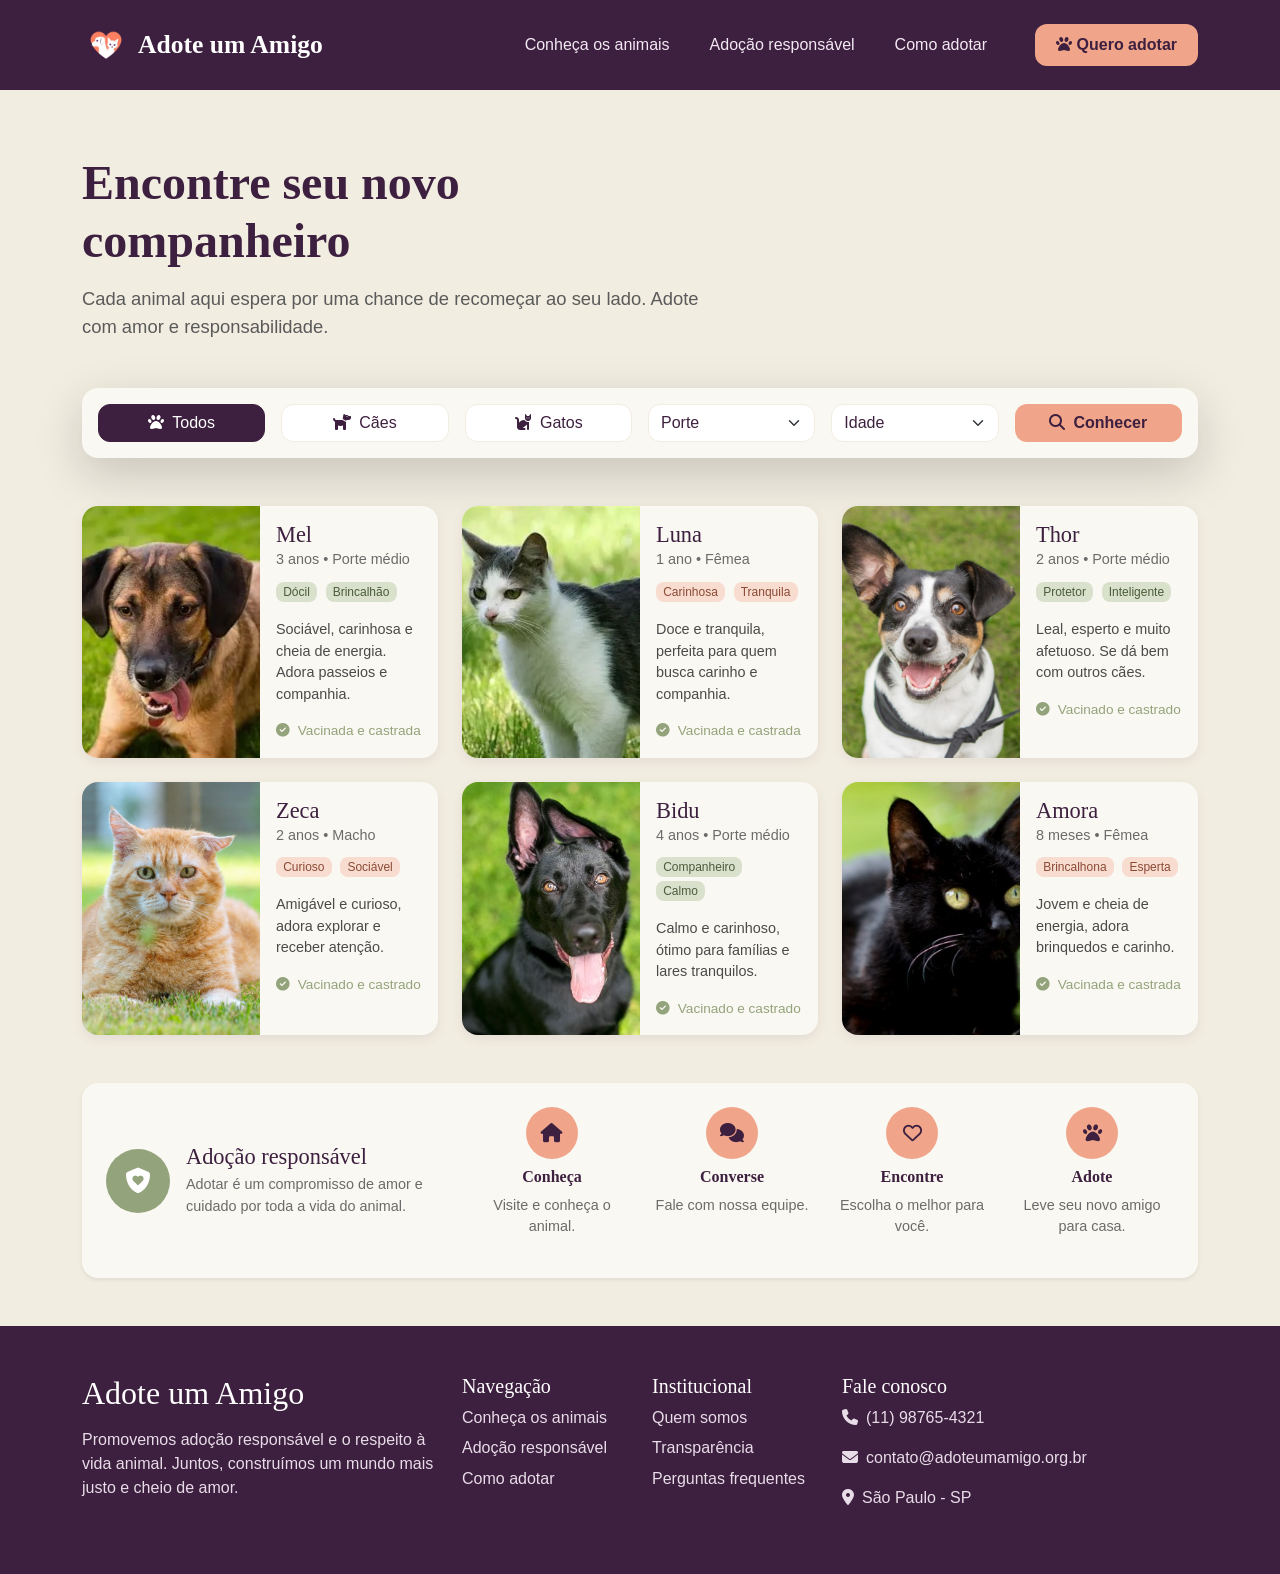
==== animais.html @ 43d61c58 "Adição da página dos animais e adoção" ====
<!DOCTYPE html>
<html lang="pt-br">

<head>
    <meta charset="UTF-8">
    <meta name="viewport" content="width=device-width, initial-scale=1.0">
    <title>Adote um Amigo - Conheça os Animais</title>
    <link href="https://cdn.jsdelivr.net/npm/bootstrap@5.3.8/dist/css/bootstrap.min.css" rel="stylesheet"
        integrity="sha384-sRIl4kxILFvY47J16cr9ZwB07vP4J8+LH7qKQnuqkuIAvNWLzeN8tE5YBujZqJLB" crossorigin="anonymous">
    <link rel="stylesheet" href="https://cdnjs.cloudflare.com/ajax/libs/font-awesome/6.7.2/css/all.min.css">
    <link rel="stylesheet" href="animais.css">
</head>

<body>
    <header class="navbar navbar-expand-lg navbar-dark cabecalho py-3">
        <div class="container">
            <a class="navbar-brand d-flex align-items-center gap-2" href="inicio.html">
                <img src="imagens/logo.png" class="logo" alt="Logo Adote um Amigo">
                <span class="titulo-logo">Adote um Amigo</span>
            </a>

            <div id="menu">
                <ul class="navbar-nav align-items-center gap-lg-4">
                    <li class="nav-item">
                        <a class="nav-link" href="#">Conheça os animais</a>
                    </li>
                    <li class="nav-item">
                        <a class="nav-link" href="#adresponsavel">Adoção responsável</a>
                    </li>
                    <li class="nav-item">
                        <a class="nav-link" href="#">Como adotar</a>
                    </li>
                    <li class="nav-item ms-lg-3">
                        <a href="#" class="btn botao-adotar">
                            <i class="fa-solid fa-paw"></i>
                            Quero adotar
                        </a>
                    </li>
                </ul>
            </div>
        </div>

    </header>
    <section class="banner-animais">
        <div class="container">
            <div class="row align-items-center">
                <div class="col-lg-7">
                    <h1 class="titulo-banner">Encontre seu novo companheiro</h1>
                    <p class="texto-banner">Cada animal aqui espera por uma chance de recomeçar ao seu lado. Adote com
                        amor e responsabilidade.</p>
                </div>
            </div>
        </div>
    </section>
    <section class="container">
        <div class="card shadow-lg border-0 rounded-4 filtro-card">
            <div class="card-body">
                <div class="row g-3 align-items-center" id="filtros">
                    <div class="col-lg-2 col-md-4 col-6">
                        <button class="btn botao-filtro ativo w-100" data-especie="todos">
                            <i class="fa-solid fa-paw me-2"></i>Todos
                        </button>
                    </div>
                    <div class="col-lg-2 col-md-4 col-6">
                        <button class="btn botao-filtro w-100" data-especie="cao">
                            <i class="fa-solid fa-dog me-2"></i>Cães
                        </button>
                    </div>
                    <div class="col-lg-2 col-md-4 col-6">
                        <button class="btn botao-filtro w-100" data-especie="gato">
                            <i class="fa-solid fa-cat me-2"></i>Gatos
                        </button>
                    </div>
                    <div class="col-lg-2 col-md-4 col-6">
                        <select class="form-select" id="filtro-porte">
                            <option value="todos">Porte</option>
                            <option value="pequeno">Pequeno</option>
                            <option value="medio">Médio</option>
                            <option value="grande">Grande</option>
                        </select>
                    </div>
                    <div class="col-lg-2 col-md-4 col-6">
                        <select class="form-select" id="filtro-idade">
                            <option value="todos">Idade</option>
                            <option value="filhote">Filhote</option>
                            <option value="adulto">Adulto</option>
                            <option value="idoso">Idoso</option>
                        </select>
                    </div>
                    <div class="col-lg-2 col-md-4 col-12">
                        <button class="btn botao-buscar w-100" id="btn-buscar">
                            <i class="fa-solid fa-magnifying-glass me-2"></i>Conhecer
                        </button>
                    </div>
                </div>
            </div>
        </div>
    </section>
    <section class="container my-5">
        <div class="row g-4" id="lista-pets">
            <div class="col-lg-4" data-especie="cao" data-porte="medio" data-idade="adulto">
                <a href="formulario-animais/mel.html" class="card pet-card h-100 text-decoration-none">
                    <div class="row g-0 h-100">
                        <div class="col-6">
                            <img src="imagens/mel.jpg" class="img-fluid h-100 w-100 rounded-start object-fit-cover"
                                alt="Mel">
                        </div>
                        <div class="col-6 p-3">
                            <h2>Mel</h2>
                            <p class="dados">3 anos • Porte médio</p>
                            <span class="badge tag-verde">Dócil</span>
                            <span class="badge tag-verde">Brincalhão</span>
                            <p class="mt-3">Sociável, carinhosa e cheia de energia. Adora passeios e companhia.</p>
                            <p class="status"><i class="fa-solid fa-circle-check"></i> Vacinada e castrada</p>
                        </div>
                    </div>
                </a>
            </div>
            <div class="col-lg-4" data-especie="gato" data-porte="pequeno" data-idade="adulto">
                <a href="formulario-animais/luna.html" class="card pet-card h-100 text-decoration-none">
                    <div class="row g-0 h-100">
                        <div class="col-6">
                            <img src="imagens/luna.jpg" class="img-fluid h-100 w-100 rounded-start object-fit-cover"
                                alt="Luna">
                        </div>
                        <div class="col-6 p-3">
                            <h2>Luna</h2>
                            <p class="dados">1 ano • Fêmea</p>
                            <span class="badge tag-salmao">Carinhosa</span>
                            <span class="badge tag-salmao">Tranquila</span>
                            <p class="mt-3">Doce e tranquila, perfeita para quem busca carinho e companhia.</p>
                            <p class="status"><i class="fa-solid fa-circle-check"></i> Vacinada e castrada</p>
                        </div>
                    </div>
                </a>
            </div>
            <div class="col-lg-4" data-especie="cao" data-porte="medio" data-idade="adulto">
                <a href="formulario-animais/thor.html" class="card pet-card h-100 text-decoration-none">
                    <div class="row g-0 h-100">
                        <div class="col-6">
                            <img src="imagens/thor.jpg" class="img-fluid h-100 w-100 rounded-start object-fit-cover"
                                alt="Thor">
                        </div>
                        <div class="col-6 p-3">
                            <h2>Thor</h2>
                            <p class="dados">2 anos • Porte médio</p>
                            <span class="badge tag-verde">Protetor</span>
                            <span class="badge tag-verde">Inteligente</span>
                            <p class="mt-3">Leal, esperto e muito afetuoso. Se dá bem com outros cães.</p>
                            <p class="status"><i class="fa-solid fa-circle-check"></i> Vacinado e castrado</p>
                        </div>
                    </div>
                </a>
            </div>
            <div class="col-lg-4" data-especie="gato" data-porte="pequeno" data-idade="adulto">
                <a href="formulario-animais/zeca.html" class="card pet-card h-100 text-decoration-none">
                    <div class="row g-0 h-100">
                        <div class="col-6">
                            <img src="imagens/zeca.jpg" class="img-fluid h-100 w-100 rounded-start object-fit-cover"
                                alt="Zeca">
                        </div>
                        <div class="col-6 p-3">
                            <h2>Zeca</h2>
                            <p class="dados">2 anos • Macho</p>
                            <span class="badge tag-salmao">Curioso</span>
                            <span class="badge tag-salmao">Sociável</span>
                            <p class="mt-3">Amigável e curioso, adora explorar e receber atenção.</p>
                            <p class="status"><i class="fa-solid fa-circle-check"></i> Vacinado e castrado</p>
                        </div>
                    </div>
                </a>
            </div>
            <div class="col-lg-4" data-especie="cao" data-porte="medio" data-idade="adulto">
                <a href="formulario-animais/bidu.html" class="card pet-card h-100 text-decoration-none">
                    <div class="row g-0 h-100">
                        <div class="col-6">
                            <img src="imagens/bidu.jpg" class="img-fluid h-100 w-100 rounded-start object-fit-cover"
                                alt="Bidu">
                        </div>
                        <div class="col-6 p-3">
                            <h2>Bidu</h2>
                            <p class="dados">4 anos • Porte médio</p>
                            <span class="badge tag-verde">Companheiro</span>
                            <span class="badge tag-verde">Calmo</span>
                            <p class="mt-3">Calmo e carinhoso, ótimo para famílias e lares tranquilos.</p>
                            <p class="status"><i class="fa-solid fa-circle-check"></i> Vacinado e castrado</p>
                        </div>
                    </div>
                </a>
            </div>
            <div class="col-lg-4" data-especie="gato" data-porte="pequeno" data-idade="filhote">
                <a href="formulario-animais/amora.html" class="card pet-card h-100 text-decoration-none">
                    <div class="row g-0 h-100">
                        <div class="col-6">
                            <img src="imagens/amora.jpg" class="img-fluid h-100 w-100 rounded-start object-fit-cover"
                                alt="Amora">
                        </div>
                        <div class="col-6 p-3">
                            <h2>Amora</h2>
                            <p class="dados">8 meses • Fêmea</p>
                            <span class="badge tag-salmao">Brincalhona</span>
                            <span class="badge tag-salmao">Esperta</span>
                            <p class="mt-3">Jovem e cheia de energia, adora brinquedos e carinho.</p>
                            <p class="status"><i class="fa-solid fa-circle-check"></i> Vacinada e castrada</p>
                        </div>
                    </div>
                </a>
            </div>
            <div class="col-12 text-center py-5 d-none" id="sem-resultados">
                <p class="mb-0"><i class="fa-solid fa-face-sad-tear me-2"></i>Nenhum animal encontrado com esses
                    filtros.</p>
            </div>
        </div>
    </section>
    <section id=adresponsavel class="container mb-5">
        <div class="card responsavel-card shadow-sm rounded-4 p-4 border-0">
            <div class="row align-items-center gy-4">
                <div class="col-lg-4 d-flex align-items-center">
                    <div class="icone-responsavel me-3">
                        <i class="fa-solid fa-shield-heart"></i>
                    </div>
                    <div>
                        <h2 class="mb-1">Adoção responsável</h2>
                        <p class="mb-0">Adotar é um compromisso de amor e cuidado por toda a vida do animal.</p>
                    </div>
                </div>
                <div class="col-lg-8">
                    <div class="row text-center g-3">
                        <div class="col">
                            <div class="passo-icon"><i class="fa-solid fa-house"></i></div>
                            <h6 class="mt-2">Conheça</h6>
                            <p>Visite e conheça o animal.</p>
                        </div>
                        <div class="col">
                            <div class="passo-icon"><i class="fa-solid fa-comments"></i></div>
                            <h6 class="mt-2">Converse</h6>
                            <p>Fale com nossa equipe.</p>
                        </div>
                        <div class="col">
                            <div class="passo-icon"><i class="fa-regular fa-heart"></i></div>
                            <h6 class="mt-2">Encontre</h6>
                            <p>Escolha o melhor para você.</p>
                        </div>
                        <div class="col">
                            <div class="passo-icon"><i class="fa-solid fa-paw"></i></div>
                            <h6 class="mt-2">Adote</h6>
                            <p>Leve seu novo amigo para casa.</p>
                        </div>
                    </div>
                </div>
            </div>
        </div>
    </section>
    <footer class="rodape py-5">
        <div class="container">
            <div class="row gy-4">
                <div class="col-lg-4">
                    <h2 class="mb-3">Adote um Amigo</h2>
                    <p>Promovemos adoção responsável e o respeito à vida animal. Juntos, construímos um mundo mais justo
                        e cheio de amor.</p>
                </div>
                <div class="col-lg-2 col-md-4">
                    <h5>Navegação</h5>
                    <ul class="list-unstyled">
                        <li><a href="#">Conheça os animais</a></li>
                        <li><a href="#">Adoção responsável</a></li>
                        <li><a href="#">Como adotar</a></li>
                    </ul>
                </div>
                <div class="col-lg-2 col-md-4">
                    <h5>Institucional</h5>
                    <ul class="list-unstyled">
                        <li><a href="#">Quem somos</a></li>
                        <li><a href="#">Transparência</a></li>
                        <li><a href="#">Perguntas frequentes</a></li>
                    </ul>
                </div>
                <div class="col-lg-4">
                    <h5>Fale conosco</h5>
                    <p><i class="fa-solid fa-phone me-2"></i>(11) 98765-4321</p>
                    <p><i class="fa-solid fa-envelope me-2"></i>contato@adoteumamigo.org.br</p>
                    <p><i class="fa-solid fa-location-dot me-2"></i>São Paulo - SP</p>
                </div>
            </div>
        </div>
    </footer>
</body>

</html>
---- animais.css ----
:root {
    --roxo: #3d1f3f;
    --roxo-claro: #57315a;
    --creme: #f2ede1;
    --salmao: #f0a58a;
    --salmao-escuro: #e08d6f;
    --verde: #93a37b;
    --verde-claro: #d9e0cc;
    --salmao-claro: #f8dcd0;
    --branco-suave: #faf8f2;
}
body {
    background-color: var(--creme);
    font-family: "Segoe UI", Arial, sans-serif;
    color: #3a3a3a;
}
h1, h2, h4, h5, h6, .titulo-logo {
    font-family: Georgia, "Times New Roman", serif;
    color: var(--roxo);
}
.cabecalho {
    background-color: var(--roxo);
}
.logo {
    width: 48px;
    height: 48px;
    object-fit: contain;
}
.titulo-logo {
    font-size: 1.6rem;
    font-weight: bold;
    color: #fff;
}
.cabecalho .nav-link {
    color: #f3e9f3;
    font-weight: 500;
}
.cabecalho .nav-link:hover {
    color: var(--salmao);
}
.botao {
    border-radius: 0.75rem;
    padding: 0.5rem 1.25rem;
    font-weight: 600;
    display: inline-flex;
    align-items: center;
    gap: 0.4rem;
}
.botao-adotar {
    background-color: var(--salmao);
    color: var(--roxo);
    font-weight: 600;
    border-radius: 0.75rem;
    padding: 0.5rem 1.25rem;
}

.botao-adotar:hover {
    background-color: var(--salmao-escuro);
    color: var(--roxo);
}
.banner-animais {
    padding: 4rem 0 3rem;
}
.titulo-banner {
    font-size: 3rem;
    font-weight: bold;
}
.texto-banner {
    font-size: 1.15rem;
    color: #5a5a5a;
    margin-top: 1rem;
}
.filtro-card {
    background-color: var(--branco-suave);
    margin-top: -1rem;
}
.botao-filtro {
    background-color: #fff;
    color: var(--roxo);
    border: 1px solid var(--creme);
    border-radius: 0.75rem;
    font-weight: 500;
}
.botao-filtro:hover {
    background-color: var(--creme);
    color: var(--roxo);
}
.botao-filtro.ativo {
    background-color: var(--roxo);
    color: #fff;
    border-color: var(--roxo);
}
.form-select {
    border-radius: 0.75rem;
    border-color: var(--creme);
    color: var(--roxo);
    font-weight: 500;
}
.botao-buscar {
    background-color: var(--salmao);
    color: var(--roxo);
    font-weight: 600;
    border-radius: 0.75rem;
}
.botao-buscar:hover {
    background-color: var(--salmao-escuro);
    color: var(--roxo);
}
.pet-card {
    background-color: var(--branco-suave);
    border: none;
    border-radius: 1rem;
    overflow: hidden;
    box-shadow: 0 4px 12px rgba(61, 31, 63, 0.08);
    color: inherit;
    cursor: pointer;
    transition: transform 0.2s ease, box-shadow 0.2s ease;
}
.pet-card:hover {
    transform: translateY(-4px);
    box-shadow: 0 10px 24px rgba(61, 31, 63, 0.18);
    color: inherit;
}
.pet-card h2 {
    font-size: 1.4rem;
    margin-bottom: 0;
}
.pet-card .dados {
    color: #6b6b6b;
    font-size: 0.9rem;
    margin-bottom: 0.5rem;
}
.pet-card p {
    font-size: 0.9rem;
    color: #4a4a4a;
}
.badge.tag-verde {
    background-color: var(--verde-claro);
    color: #4b5b3a;
    font-weight: 500;
    margin-right: 0.25rem;
    padding: 0.35em 0.6em;
    border-radius: 0.5rem;
}
.badge.tag-salmao {
    background-color: var(--salmao-claro);
    color: #8a4a35;
    font-weight: 500;
    margin-right: 0.25rem;
    padding: 0.35em 0.6em;
    border-radius: 0.5rem;
}
.pet-card .status {
    color: var(--verde);
    font-weight: 500;
    font-size: 0.85rem;
    margin-bottom: 0;
}
.pet-card .status i {
    margin-right: 0.25rem;
}
.responsavel-card {
    background-color: var(--branco-suave);
}
.icone-responsavel {
    background-color: var(--verde);
    color: #fff;
    width: 64px;
    height: 64px;
    min-width: 64px;
    border-radius: 50%;
    display: inline-flex;
    align-items: center;
    justify-content: center;
    font-size: 1.6rem;
}
.responsavel-card h2 {
    font-size: 1.4rem;
}
.responsavel-card p {
    color: #6b6b6b;
    font-size: 0.9rem;
}
.passo-icon {
    background-color: var(--salmao);
    color: var(--roxo);
    width: 52px;
    height: 52px;
    border-radius: 50%;
    display: inline-flex;
    align-items: center;
    justify-content: center;
    font-size: 1.2rem;
    margin: 0 auto;
}
.responsavel-card h6 {
    color: var(--roxo);
    font-weight: bold;
}
.rodape {
    background-color: var(--roxo);
    color: #e8dce8;
}
.rodape h2, .rodape h5 {
    color: #fff;
}
.rodape a {
    color: #e8dce8;
    text-decoration: none;
}
.rodape a:hover {
    color: var(--salmao);
}
.rodape li {
    margin-bottom: 0.4rem;
}

@media (max-width:768px){

.banner h1{
font-size:2rem;
}

.banner p{
font-size:1rem;
}

.navbar-brand span{
font-size:1.4rem;
}

.logo{
width:60px;
}

.pet-card{
margin-bottom:20px;
}

.icone-responsavel{
margin:0 auto 20px;
}

footer{
text-align:center;
}

.footer-logo{
font-size:2rem;
}

}
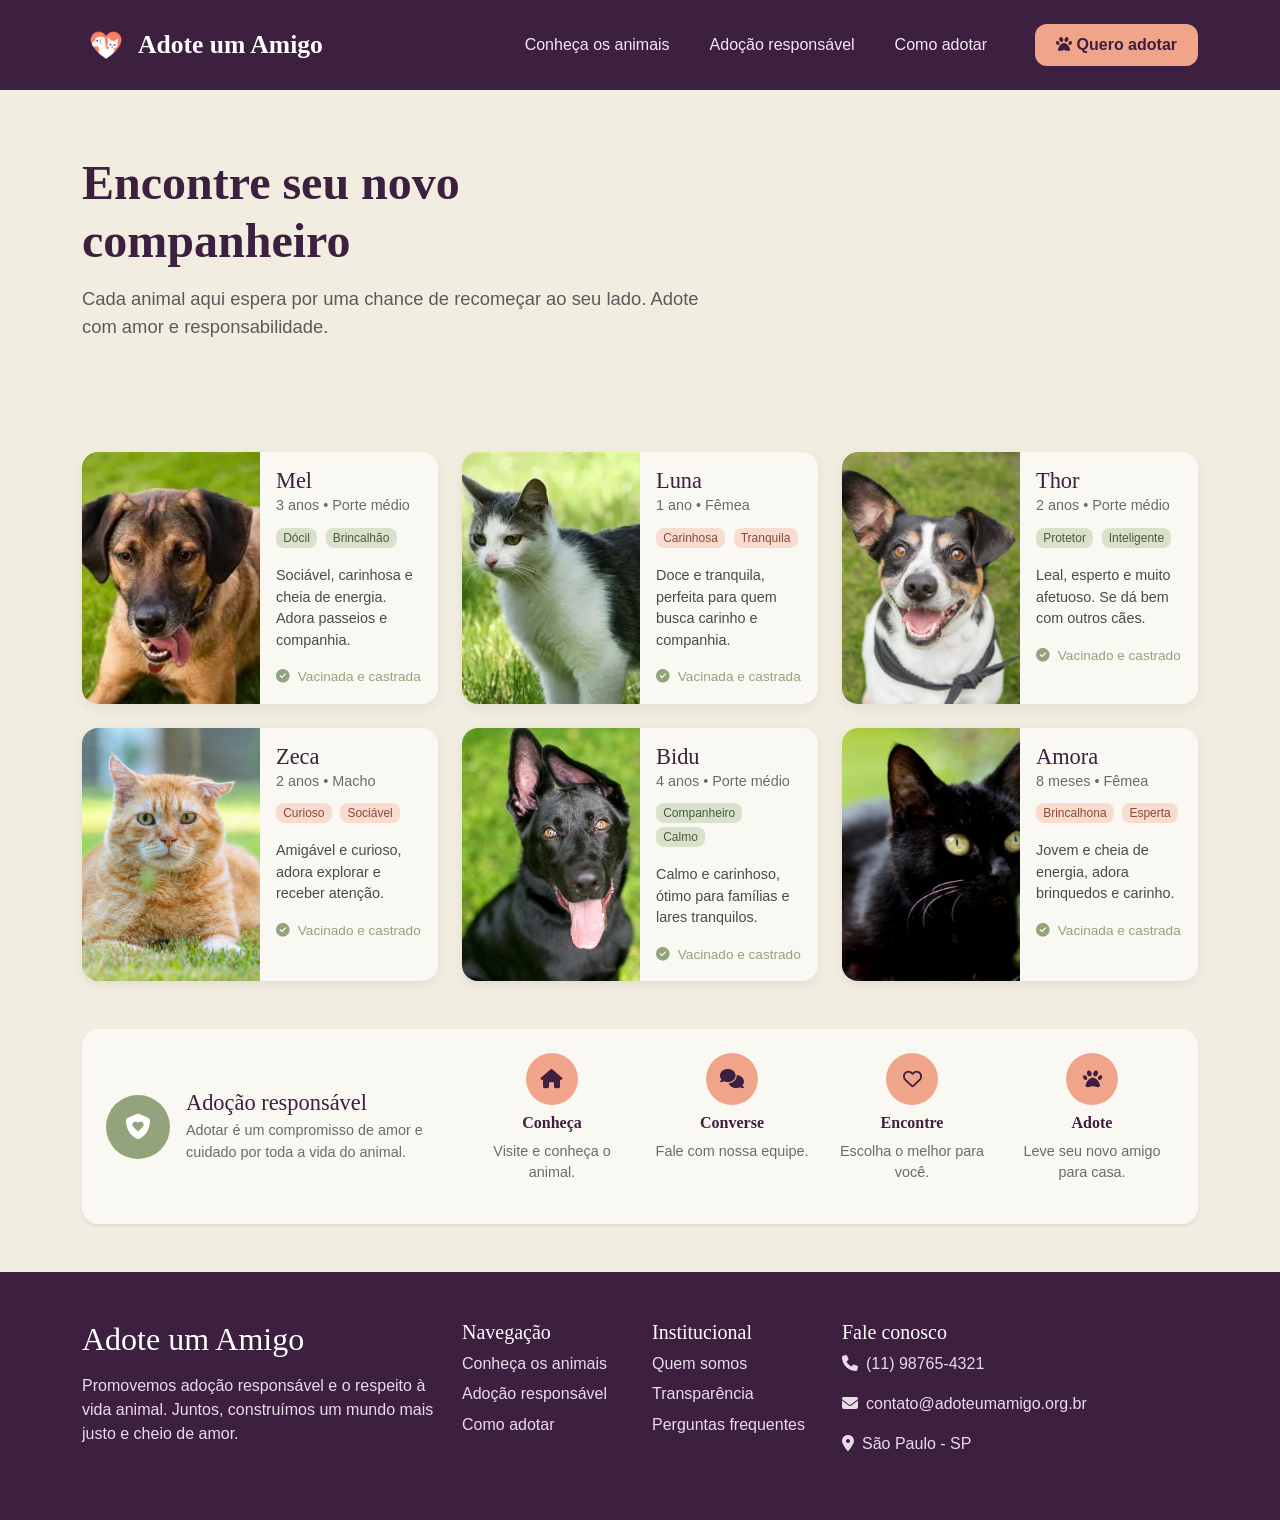
==== commit 5e059b5e: "Corrige links e informações erradas" ====
--- a/animais.html
+++ b/animais.html
@@ -52,50 +52,7 @@
             </div>
         </div>
     </section>
-    <section class="container">
-        <div class="card shadow-lg border-0 rounded-4 filtro-card">
-            <div class="card-body">
-                <div class="row g-3 align-items-center" id="filtros">
-                    <div class="col-lg-2 col-md-4 col-6">
-                        <button class="btn botao-filtro ativo w-100" data-especie="todos">
-                            <i class="fa-solid fa-paw me-2"></i>Todos
-                        </button>
-                    </div>
-                    <div class="col-lg-2 col-md-4 col-6">
-                        <button class="btn botao-filtro w-100" data-especie="cao">
-                            <i class="fa-solid fa-dog me-2"></i>Cães
-                        </button>
-                    </div>
-                    <div class="col-lg-2 col-md-4 col-6">
-                        <button class="btn botao-filtro w-100" data-especie="gato">
-                            <i class="fa-solid fa-cat me-2"></i>Gatos
-                        </button>
-                    </div>
-                    <div class="col-lg-2 col-md-4 col-6">
-                        <select class="form-select" id="filtro-porte">
-                            <option value="todos">Porte</option>
-                            <option value="pequeno">Pequeno</option>
-                            <option value="medio">Médio</option>
-                            <option value="grande">Grande</option>
-                        </select>
-                    </div>
-                    <div class="col-lg-2 col-md-4 col-6">
-                        <select class="form-select" id="filtro-idade">
-                            <option value="todos">Idade</option>
-                            <option value="filhote">Filhote</option>
-                            <option value="adulto">Adulto</option>
-                            <option value="idoso">Idoso</option>
-                        </select>
-                    </div>
-                    <div class="col-lg-2 col-md-4 col-12">
-                        <button class="btn botao-buscar w-100" id="btn-buscar">
-                            <i class="fa-solid fa-magnifying-glass me-2"></i>Conhecer
-                        </button>
-                    </div>
-                </div>
-            </div>
-        </div>
-    </section>
+    
     <section class="container my-5">
         <div class="row g-4" id="lista-pets">
             <div class="col-lg-4" data-especie="cao" data-porte="medio" data-idade="adulto">
--- a/animais.css
+++ b/animais.css
@@ -74,38 +74,7 @@
     background-color: var(--branco-suave);
     margin-top: -1rem;
 }
-.botao-filtro {
-    background-color: #fff;
-    color: var(--roxo);
-    border: 1px solid var(--creme);
-    border-radius: 0.75rem;
-    font-weight: 500;
-}
-.botao-filtro:hover {
-    background-color: var(--creme);
-    color: var(--roxo);
-}
-.botao-filtro.ativo {
-    background-color: var(--roxo);
-    color: #fff;
-    border-color: var(--roxo);
-}
-.form-select {
-    border-radius: 0.75rem;
-    border-color: var(--creme);
-    color: var(--roxo);
-    font-weight: 500;
-}
-.botao-buscar {
-    background-color: var(--salmao);
-    color: var(--roxo);
-    font-weight: 600;
-    border-radius: 0.75rem;
-}
-.botao-buscar:hover {
-    background-color: var(--salmao-escuro);
-    color: var(--roxo);
-}
+
 .pet-card {
     background-color: var(--branco-suave);
     border: none;
@@ -217,6 +186,17 @@
 
 @media (max-width:768px){
 
+header{
+height:auto;
+padding:15px 0;
+}
+
+.container{
+flex-direction:column;
+gap:20px;
+height:auto;
+}
+
 .banner h1{
 font-size:2rem;
 }
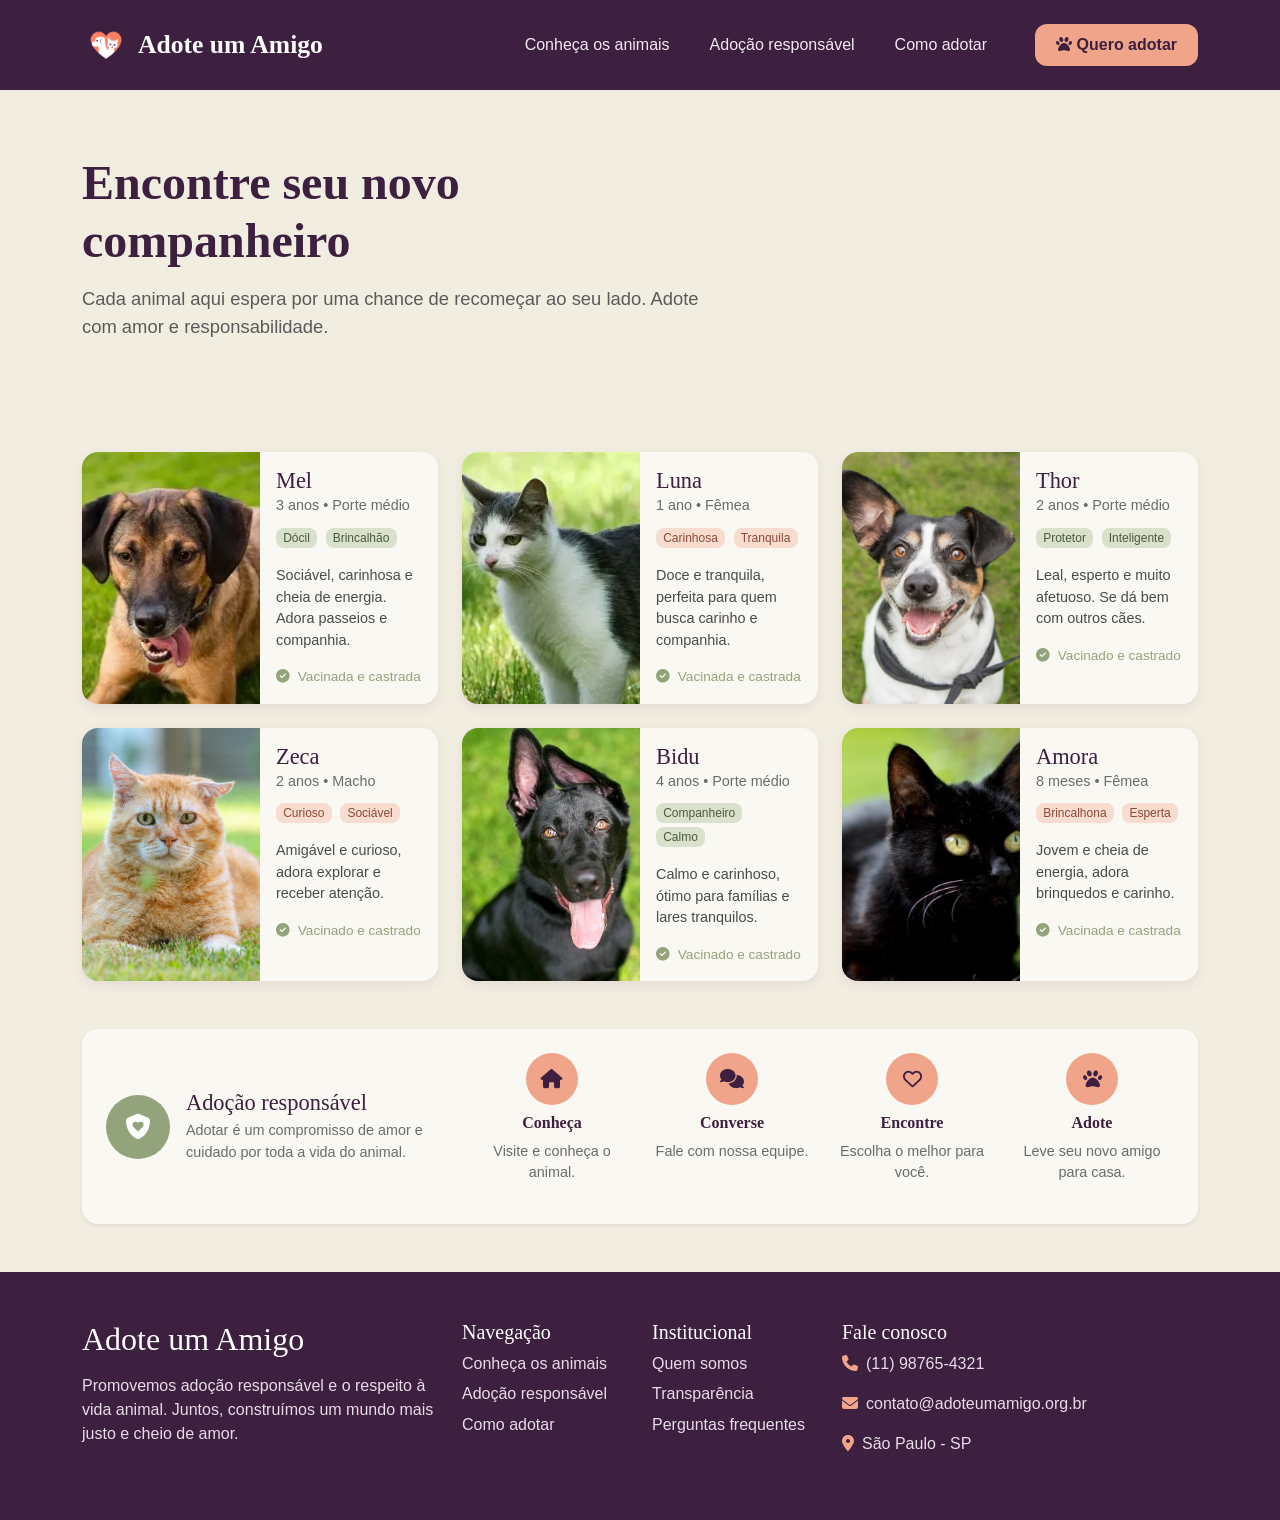
==== commit cdc26a93: "Corrige os links da página principal e dos animais" ====
--- a/animais.html
+++ b/animais.html
@@ -8,6 +8,7 @@
     <link href="https://cdn.jsdelivr.net/npm/bootstrap@5.3.8/dist/css/bootstrap.min.css" rel="stylesheet"
         integrity="sha384-sRIl4kxILFvY47J16cr9ZwB07vP4J8+LH7qKQnuqkuIAvNWLzeN8tE5YBujZqJLB" crossorigin="anonymous">
     <link rel="stylesheet" href="https://cdnjs.cloudflare.com/ajax/libs/font-awesome/6.7.2/css/all.min.css">
+    <link rel="stylesheet" href="base.css">
     <link rel="stylesheet" href="animais.css">
 </head>
 
@@ -22,13 +23,13 @@
             <div id="menu">
                 <ul class="navbar-nav align-items-center gap-lg-4">
                     <li class="nav-item">
-                        <a class="nav-link" href="#">Conheça os animais</a>
+                        <a class="nav-link" href="animais.html">Conheça os animais</a>
                     </li>
                     <li class="nav-item">
                         <a class="nav-link" href="#adresponsavel">Adoção responsável</a>
                     </li>
                     <li class="nav-item">
-                        <a class="nav-link" href="#">Como adotar</a>
+                        <a class="nav-link" href="./index.html#cmadotar">Como adotar</a>
                     </li>
                     <li class="nav-item ms-lg-3">
                         <a href="#" class="btn botao-adotar">
--- a/base.css
+++ b/base.css
@@ -0,0 +1,107 @@
+:root {
+    --roxo: #3d1f3f;
+    --creme: #f2ede1;
+    --salmao: #f0a58a;
+    --salmao-escuro: #e08d6f;
+    --salmao-claro: #f8dcd0;
+    --verde: #93a37b;
+    --verde-claro: #d9e0cc;
+    --branco-suave: #faf8f2;
+}
+
+body {
+    background-color: var(--creme);
+    font-family: "Segoe UI", Arial, sans-serif;
+    color: #3a3a3a;
+}
+
+h1, h2, h3, h4, h5, h6,
+.titulo-logo,
+.card-title {
+    font-family: Georgia, "Times New Roman", serif;
+    color: var(--roxo);
+}
+
+.cabecalho {
+    background-color: var(--roxo);
+}
+
+.logo {
+    width: 48px;
+    height: 48px;
+    object-fit: contain;
+}
+
+.titulo-logo {
+    font-size: 1.6rem;
+    font-weight: bold;
+    color: #fff;
+}
+
+.cabecalho .nav-link {
+    color: #f3e9f3;
+    font-weight: 500;
+}
+
+.cabecalho .nav-link:hover {
+    color: var(--salmao);
+}
+
+.botao-adotar {
+    background-color: var(--salmao);
+    color: var(--roxo);
+    font-weight: 600;
+    border-radius: 0.75rem;
+    padding: 0.5rem 1.25rem;
+}
+
+.botao-adotar:hover {
+    background-color: var(--salmao-escuro);
+    color: var(--roxo);
+}
+
+.badge.tag-verde {
+    background-color: var(--verde-claro);
+    color: #4b5b3a;
+    font-weight: 500;
+    margin-right: 0.25rem;
+    padding: 0.35em 0.6em;
+    border-radius: 0.5rem;
+}
+
+.badge.tag-salmao {
+    background-color: var(--salmao-claro);
+    color: #8a4a35;
+    font-weight: 500;
+    margin-right: 0.25rem;
+    padding: 0.35em 0.6em;
+    border-radius: 0.5rem;
+}
+
+.rodape {
+    background-color: var(--roxo);
+    color: #e8dce8;
+}
+
+.rodape h2,
+.rodape h5 {
+    color: #fff;
+}
+
+.rodape a {
+    color: #e8dce8;
+    text-decoration: none;
+}
+
+.rodape a:hover {
+    color: var(--salmao);
+}
+
+.rodape li {
+    margin-bottom: 0.4rem;
+}
+
+.rodape i {
+    margin-right: 0.4rem;
+    color: var(--salmao);
+}
